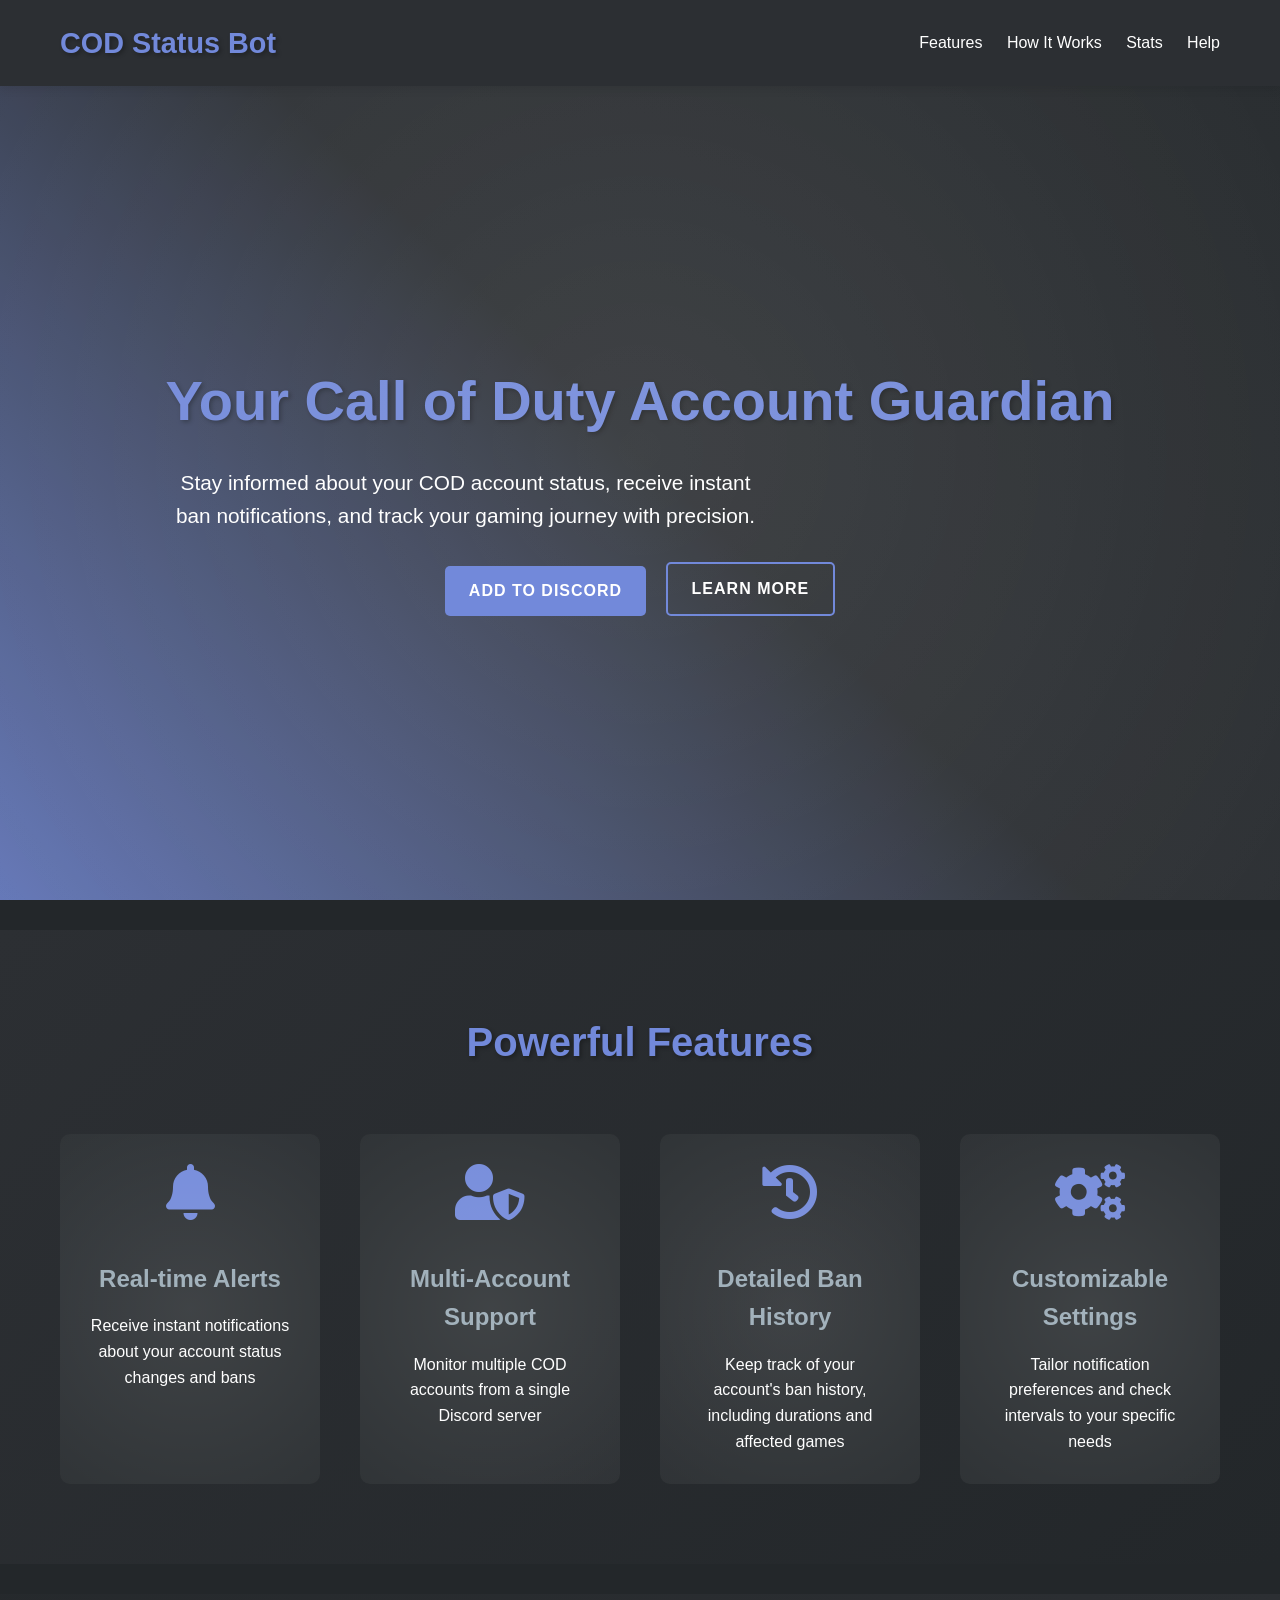
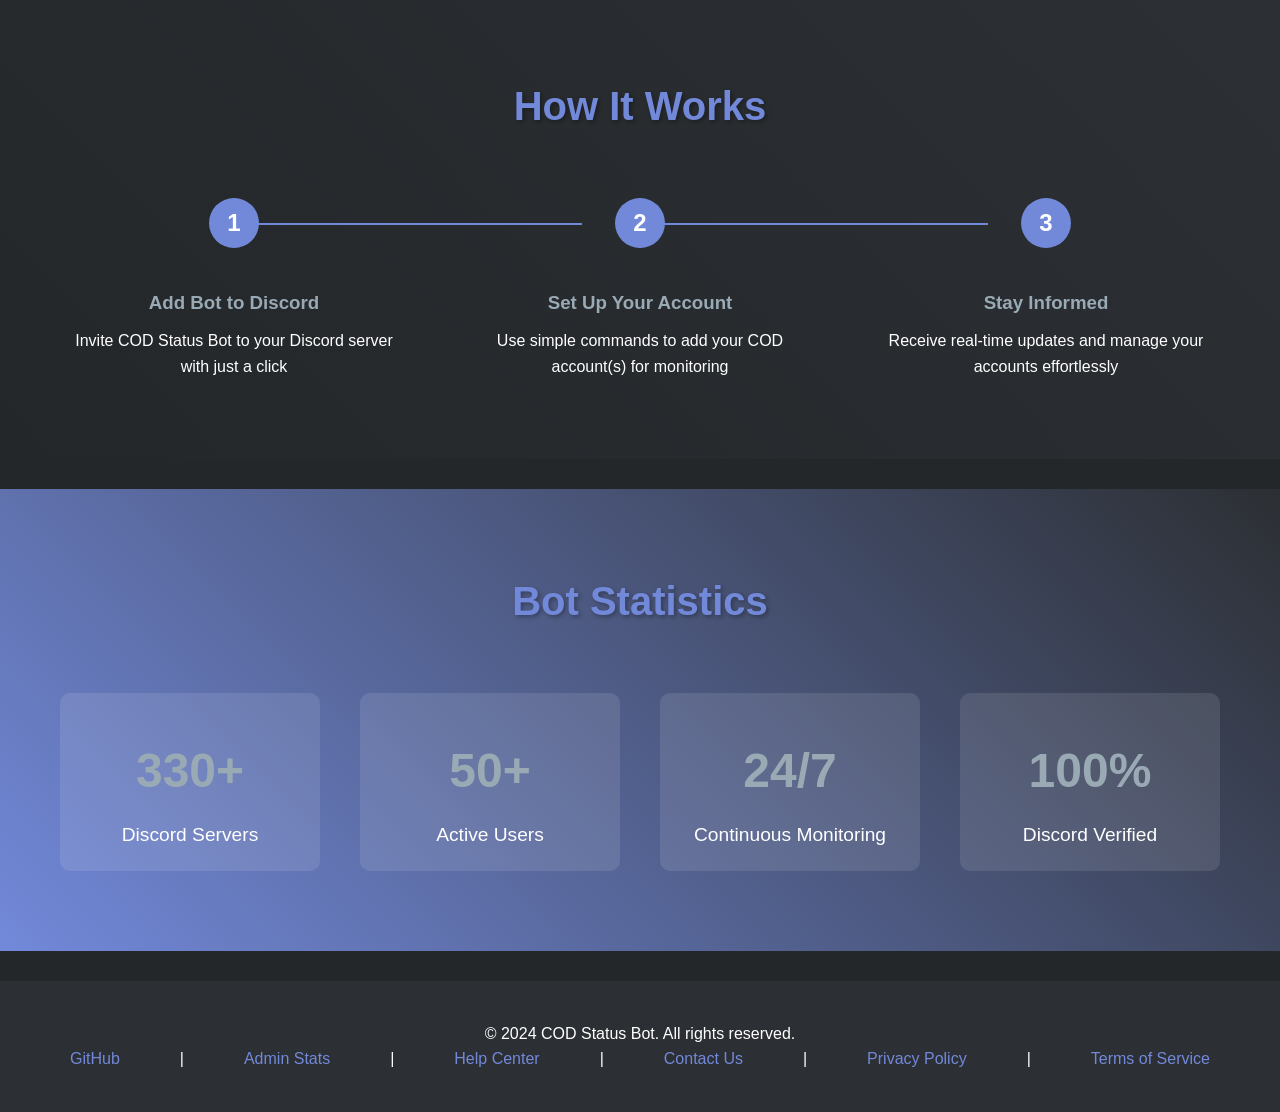
==== templates/index.html @ b1b330d8 "Merge af130b0cf6ca4d9c187fbbab3cbda701367b0ba2 into 40842d2087ac92fdb225a6d3c60bdda114a152a3" ====
<!DOCTYPE html>
<html lang="en">
<head>
    <meta charset="UTF-8">
    <meta name="viewport" content="width=device-width, initial-scale=1.0">
    <title>COD Status Bot - Your Call of Duty Account Guardian</title>
    <link rel="stylesheet" href="https://cdnjs.cloudflare.com/ajax/libs/font-awesome/5.15.3/css/all.min.css"
          integrity="sha512-iBBXm8fW90+nuLcSKlbmrPcLa0OT92xO1BIsZ+ywDWZCvqsWgccV3gFoRBv0z+8dLJgyAHIhR35VZc2oM/gI1w=="
          crossorigin="anonymous">
    <link rel="stylesheet" href="style.css">
</head>
<body>
<header>
    <div class="container">
        <nav aria-label="Header Navigation">
            <div class="logo">COD Status Bot</div>
            <div class="nav-links">
                <a href="#features">Features</a>
                <a href="#how-it-works">How It Works</a>
                <a href="#stats">Stats</a>
                <a href="/help">Help</a>
            </div>
        </nav>
    </div>
</header>
<section class="hero">
    <div class="container">
        <h1>Your Call of Duty Account Guardian</h1>
        <p>Stay informed about your COD account status, receive instant ban notifications, and track your gaming journey
            with precision.</p>
        <div>
            <a href="https://discord.com/application-directory/1211857854324015124" class="btn" rel="noopener">Add to
                Discord</a>
            <a href="/help" class="btn btn-secondary">Learn More</a>
        </div>
    </div>
</section>
<section id="features" class="features">
    <div class="container">
        <h2 class="section-title">Powerful Features</h2>
        <div class="feature-grid">
            <div class="feature">
                <i class="fas fa-bell"></i>
                <h3>Real-time Alerts</h3>
                <p>Receive instant notifications about your account status changes and bans</p>
            </div>
            <div class="feature">
                <i class="fas fa-user-shield"></i>
                <h3>Multi-Account Support</h3>
                <p>Monitor multiple COD accounts from a single Discord server</p>
            </div>
            <div class="feature">
                <i class="fas fa-history"></i>
                <h3>Detailed Ban History</h3>
                <p>Keep track of your account's ban history, including durations and affected games</p>
            </div>
            <div class="feature">
                <i class="fas fa-cogs"></i>
                <h3>Customizable Settings</h3>
                <p>Tailor notification preferences and check intervals to your specific needs</p>
            </div>
        </div>
    </div>
</section>
<section id="how-it-works" class="how-it-works">
    <div class="container">
        <h2 class="section-title">How It Works</h2>
        <div class="steps">
            <div class="step">
                <div class="step-number">1</div>
                <h3>Add Bot to Discord</h3>
                <p>Invite COD Status Bot to your Discord server with just a click</p>
            </div>
            <div class="step">
                <div class="step-number">2</div>
                <h3>Set Up Your Account</h3>
                <p>Use simple commands to add your COD account(s) for monitoring</p>
            </div>
            <div class="step">
                <div class="step-number">3</div>
                <h3>Stay Informed</h3>
                <p>Receive real-time updates and manage your accounts effortlessly</p>
            </div>
        </div>
    </div>
</section>
<section id="stats" class="stats">
    <div class="container">
        <h2 class="section-title">Bot Statistics</h2>
        <div class="stat-grid">
            <div class="stat">
                <h3>330+</h3>
                <p>Discord Servers</p>
            </div>
            <div class="stat">
                <h3>50+</h3>
                <p>Active Users</p>
            </div>
            <div class="stat">
                <h3>24/7</h3>
                <p>Continuous Monitoring</p>
            </div>
            <div class="stat">
                <h3>100%</h3>
                <p>Discord Verified</p>
            </div>
        </div>
    </div>
</section>
<footer>
    <div class="container">
        <p>&copy; 2024 COD Status Bot. All rights reserved.</p>
        <nav aria-label="Footer Navigation">
            <a href="https://GitHub.com/bradselph/codstatusbot" target="_blank" rel="noopener">GitHub</a> |
            <a href="/admin/stats">Admin Stats</a> |
            <a href="/help">Help Center</a> |
            <a href="/contact">Contact Us</a> |
            <a href="/policy">Privacy Policy</a> |
            <a href="/terms">Terms of Service</a>
        </nav>
    </div>
</footer>
</body>
</html>
---- templates/style.css ----
:root {
    --primary-color: #7289DA;
    --secondary-color: #2C2F33;
    --accent-color: #99AAB5;
    --text-color: #FFFFFF;
    --background-color: #23272A;
    --header-height: 80px;
}

* {
    margin: 0;
    padding: 0;
    box-sizing: border-box;
}

body {
    font-family: 'Helvetica Neue', Arial, sans-serif;
    line-height: 1.6;
    color: var(--text-color);
    background-color: var(--background-color);
    overflow-x: hidden;
}

.policy-content, .terms-content {
    padding-top: 80px;
}

.container {
    max-width: 1200px;
    margin: 0 auto;
    padding: 0 20px;
}

header {
    background-color: var(--secondary-color);
    padding: 20px 0;
    position: fixed;
    width: 100%;
    top: 0;
    z-index: 1000;
    box-shadow: 0 2px 10px rgba(0, 0, 0, 0.1);
}

nav {
    display: flex;
    justify-content: space-between;
    align-items: center;
}

.logo {
    font-size: 1.8rem;
    font-weight: bold;
    color: var(--primary-color);
    text-decoration: none;
}

.nav-links a {
    color: var(--text-color);
    text-decoration: none;
    margin-left: 20px;
    transition: color 0.3s ease;
}

.nav-links a:hover {
    color: var(--primary-color);
}

.help-content {
    padding: 60px 0;
}

.help-section {
    background-color: var(--secondary-color);
    border-radius: 10px;
    padding: 30px;
    margin-bottom: 40px;
    box-shadow: 0 4px 6px rgba(0, 0, 0, 0.1);
    transition: transform 0.3s ease;
}

.help-section:hover {
    transform: translateY(-5px);
}

.content-wrapper {
    padding-top: var(--header-height);
}

.policy-content, .terms-content {
    padding: 40px 0;
}

h1, h2 {
    color: var(--primary-color);
    margin-bottom: 20px;
}

h3 {
    margin-top: 20px;
    margin-bottom: 10px;
    color: var(--accent-color);
}

ul, ol {
    margin-left: 20px;
    margin-bottom: 20px;
}

code {
    background-color: rgba(255, 255, 255, 0.1);
    color: var(--accent-color);
    padding: 2px 5px;
    border-radius: 3px;
    font-family: 'Courier New', Courier, monospace;
}

section {
    margin-bottom: 30px;
}

footer {
    background-color: var(--secondary-color);
    padding: 20px 0;
    text-align: center;
}

footer a {
    color: var(--primary-color);
    text-decoration: none;
    margin: 0 10px;
    transition: color 0.3s ease;
}

footer a:hover {
    color: var(--accent-color);
}

.collapsible {
    background-color: var(--secondary-color);
    color: var(--text-color);
    cursor: pointer;
    padding: 18px;
    width: 100%;
    border: none;
    text-align: left;
    outline: none;
    font-size: 15px;
    transition: 0.4s;
    border-radius: 5px;
}

.active, .collapsible:hover {
    background-color: var(--primary-color);
}

.collapsible:after {
    content: '\002B';
    color: var(--text-color);
    font-weight: bold;
    float: right;
    margin-left: 5px;
}

.active:after {
    content: "\2212";
}

.content {
    padding: 0 18px;
    max-height: 0;
    overflow: hidden;
    transition: max-height 0.2s ease-out;
    background-color: var(--background-color);
}

:root {
    --primary-color: #7289DA;
    --secondary-color: #2C2F33;
    --accent-color: #99AAB5;
    --text-color: #FFFFFF;
    --background-color: #23272A;
}

* {
    margin: 0;
    padding: 0;
    box-sizing: border-box;
}

body {
    font-family: 'Helvetica Neue', Arial, sans-serif;
    line-height: 1.6;
    color: var(--text-color);
    background-color: var(--background-color);
    overflow-x: hidden;
}

.container {
    max-width: 1200px;
    margin: 0 auto;
    padding: 0 20px;
}

header {
    background-color: var(--secondary-color);
    padding: 20px 0;
    position: fixed;
    width: 100%;
    top: 0;
    z-index: 1000;
    box-shadow: 0 2px 10px rgba(0, 0, 0, 0.1);
}

nav {
    display: flex;
    justify-content: space-between;
    align-items: center;
}

.logo {
    font-size: 1.8rem;
    font-weight: bold;
    color: var(--primary-color);
    text-shadow: 2px 2px 4px rgba(0, 0, 0, 0.3);
}

.nav-links a {
    color: var(--text-color);
    text-decoration: none;
    margin-left: 20px;
    transition: all 0.3s ease;
    position: relative;
}

.nav-links a::after {
    content: '';
    position: absolute;
    width: 0;
    height: 2px;
    bottom: -5px;
    left: 0;
    background-color: var(--primary-color);
    transition: width 0.3s ease;
}

.nav-links a:hover::after {
    width: 100%;
}

.hero {
    min-height: 100vh;
    display: flex;
    flex-direction: column;
    justify-content: center;
    align-items: center;
    text-align: center;
    padding-top: 80px;
    position: relative;
    overflow: hidden;
}

.hero::before {
    content: '';
    position: absolute;
    top: 0;
    left: 0;
    right: 0;
    bottom: 0;
    background: linear-gradient(45deg, #7289DA, #2C2F33, #23272A);
    opacity: 0.8;
    z-index: -1;
}

.hero::after {
    content: '';
    position: absolute;
    top: 50%;
    left: 50%;
    width: 200%;
    height: 200%;
    background: radial-gradient(circle, rgba(255, 255, 255, 0.1) 0%, rgba(255, 255, 255, 0) 70%);
    transform: translate(-50%, -50%);
    animation: pulse 15s infinite;
}

@keyframes pulse {
    0% {
        transform: translate(-50%, -50%) scale(1);
    }
    50% {
        transform: translate(-50%, -50%) scale(1.5);
    }
    100% {
        transform: translate(-50%, -50%) scale(1);
    }
}

.hero h1 {
    font-size: 3.5rem;
    margin-bottom: 20px;
    animation: fadeInUp 1s ease-out;
    text-shadow: 2px 2px 4px rgba(0, 0, 0, 0.3);
}

.hero p {
    font-size: 1.3rem;
    margin-bottom: 30px;
    max-width: 600px;
    animation: fadeInUp 1s ease-out 0.5s;
    animation-fill-mode: both;
}

.btn {
    display: inline-block;
    padding: 12px 24px;
    background-color: var(--primary-color);
    color: var(--text-color);
    text-decoration: none;
    border-radius: 5px;
    transition: all 0.3s ease;
    font-weight: bold;
    text-transform: uppercase;
    letter-spacing: 1px;
    position: relative;
    overflow: hidden;
    z-index: 2;
}

.btn::before {
    content: '';
    position: absolute;
    top: 0;
    left: -100%;
    width: 100%;
    height: 100%;
    background: linear-gradient(
            120deg,
            transparent,
            rgba(255, 255, 255, 0.3),
            transparent
    );
    transition: all 0.6s;
}

.btn:hover::before {
    left: 100%;
}

.btn:hover {
    transform: translateY(-3px);
    box-shadow: 0 6px 12px rgba(0, 0, 0, 0.2);
}

.btn-secondary {
    background-color: transparent;
    border: 2px solid var(--primary-color);
    margin-left: 15px;
}

.features {
    padding: 80px 0;
    background: linear-gradient(135deg, #2C2F33, #23272A);
}

.section-title {
    text-align: center;
    margin-bottom: 60px;
    font-size: 2.5rem;
    color: var(--primary-color);
    text-shadow: 2px 2px 4px rgba(0, 0, 0, 0.3);
}

.feature-grid {
    display: grid;
    grid-template-columns: repeat(auto-fit, minmax(250px, 1fr));
    gap: 40px;
}

.feature {
    background-color: rgba(44, 47, 51, 0.7);
    padding: 30px;
    border-radius: 10px;
    text-align: center;
    transition: all 0.3s ease;
    position: relative;
    overflow: hidden;
}

.feature::before {
    content: '';
    position: absolute;
    top: -50%;
    left: -50%;
    width: 200%;
    height: 200%;
    background: radial-gradient(circle, rgba(255, 255, 255, 0.1) 0%, rgba(255, 255, 255, 0) 70%);
    transform: rotate(45deg);
    transition: all 0.3s ease;
}

.feature:hover::before {
    top: -75%;
    left: -75%;
}

.feature:hover {
    transform: translateY(-10px);
    box-shadow: 0 10px 20px rgba(0, 0, 0, 0.2);
}

.feature i {
    font-size: 3.5rem;
    color: var(--primary-color);
    margin-bottom: 20px;
}

.feature h3 {
    font-size: 1.5rem;
    margin-bottom: 15px;
}

.how-it-works {
    background: linear-gradient(225deg, #2C2F33, #23272A);
    padding: 80px 0;
}

.steps {
    display: flex;
    justify-content: space-between;
    margin-top: 40px;
}

.step {
    flex-basis: 30%;
    text-align: center;
    position: relative;
}

.step-number {
    display: inline-block;
    width: 50px;
    height: 50px;
    background-color: var(--primary-color);
    border-radius: 50%;
    line-height: 50px;
    font-size: 1.5rem;
    font-weight: bold;
    margin-bottom: 20px;
    position: relative;
    z-index: 1;
}

.step::after {
    content: '';
    position: absolute;
    top: 25px;
    right: -50%;
    width: 100%;
    height: 2px;
    background-color: var(--primary-color);
    z-index: 0;
}

.step:last-child::after {
    display: none;
}

.stats {
    background: linear-gradient(45deg, #7289DA, #2C2F33);
    padding: 80px 0;
    text-align: center;
}

.stat-grid {
    display: grid;
    grid-template-columns: repeat(auto-fit, minmax(200px, 1fr));
    gap: 40px;
}

.stat {
    background-color: rgba(255, 255, 255, 0.1);
    padding: 20px;
    border-radius: 10px;
    transition: all 0.3s ease;
}

.stat:hover {
    transform: translateY(-5px);
    box-shadow: 0 5px 15px rgba(0, 0, 0, 0.2);
}

.stat h3 {
    font-size: 3rem;
    margin-bottom: 10px;
    color: var(--accent-color);
}

.stat p {
    font-size: 1.2rem;
    color: var(--text-color);
}

footer {
    background-color: var(--secondary-color);
    padding: 40px 0;
    text-align: center;
}

footer a {
    color: var(--primary-color);
    text-decoration: none;
    margin: 0 10px;
    transition: color 0.3s ease;
}

footer a:hover {
    color: var(--accent-color);
}

@keyframes fadeInUp {
    from {
        opacity: 0;
        transform: translateY(20px);
    }
    to {
        opacity: 1;
        transform: translateY(0);
    }
}

@media (max-width: 768px) {
    .nav-links {
        display: none;

    .hero h1 {
        font-size: 2.5rem;
    }

    .hero p {
        font-size: 1.1rem;
    }

    .steps {
        flex-direction: column;
    }

    .step {
        margin-bottom: 30px;
    }

    .step::after {
        display: none;
    }
}
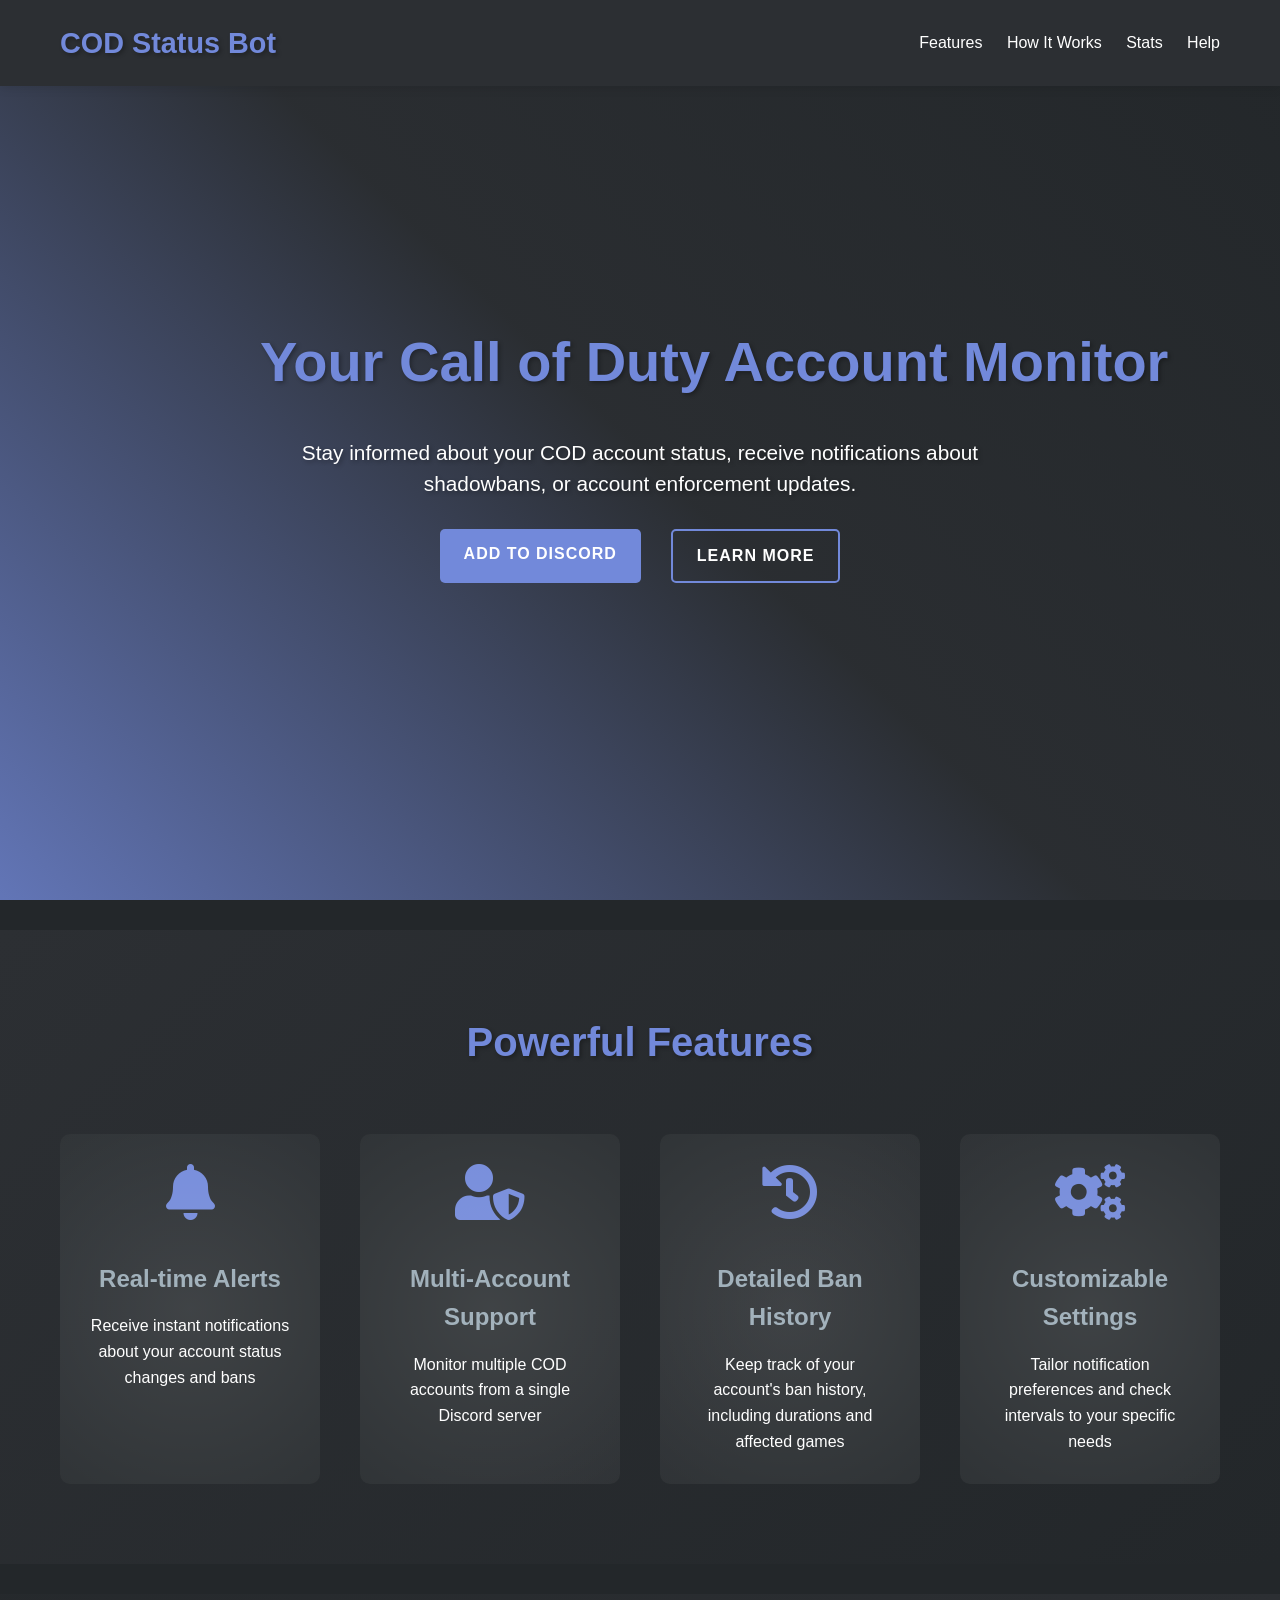
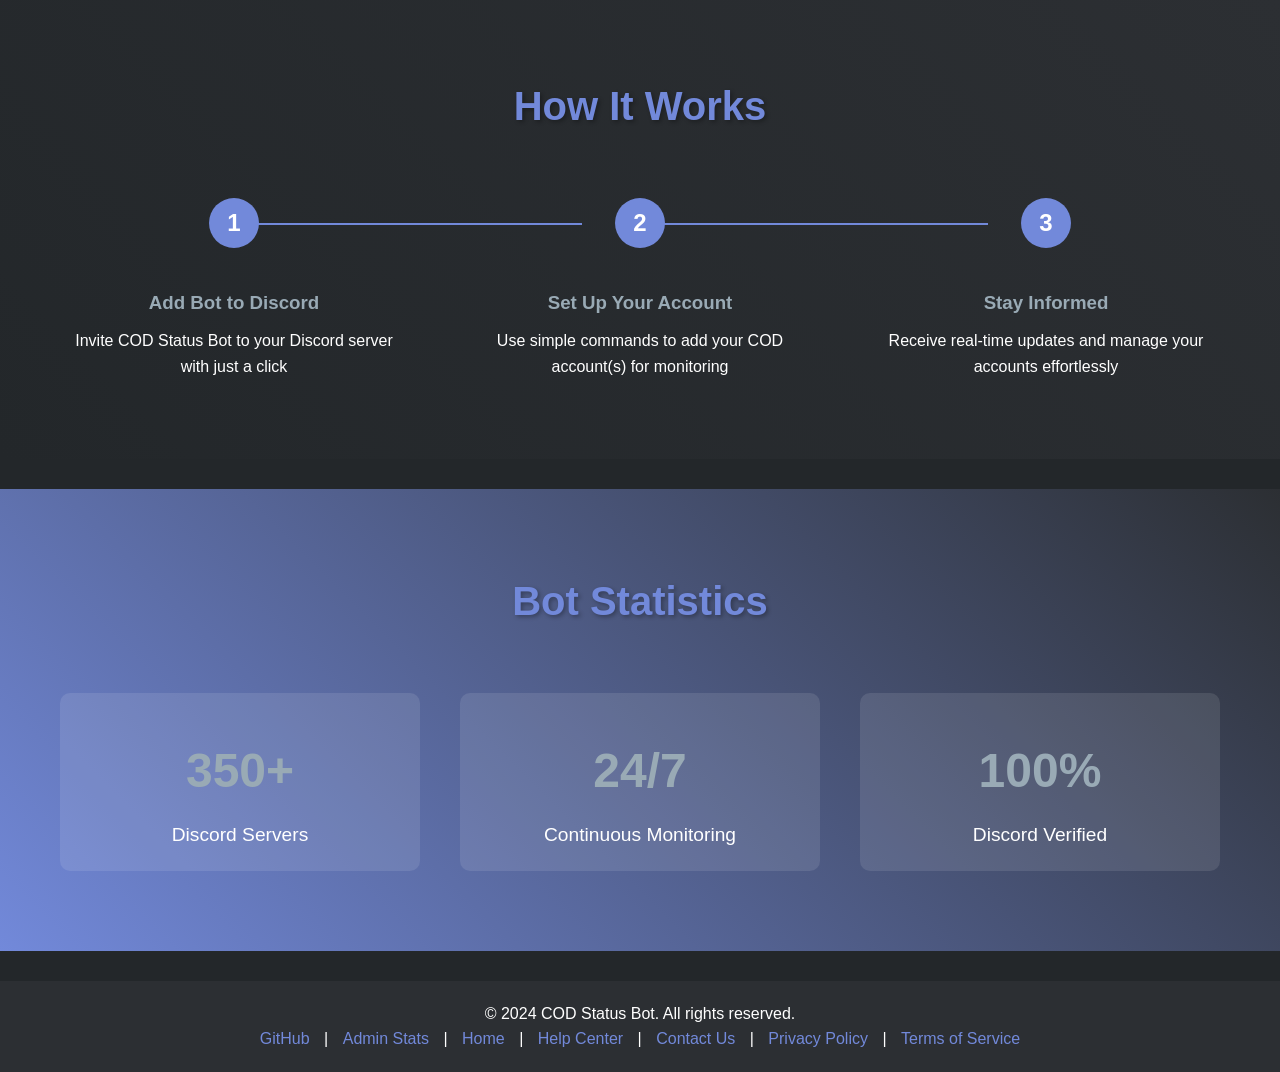
==== commit ea0b8572: "Merge c2ee605f3c110ef4f6e9f4018594e9dc1459fe90 into 40842d2087ac92fdb225a6d3c60bdda114a152a3" ====
--- a/templates/index.html
+++ b/templates/index.html
@@ -3,11 +3,11 @@
 <head>
     <meta charset="UTF-8">
     <meta name="viewport" content="width=device-width, initial-scale=1.0">
-    <title>COD Status Bot - Your Call of Duty Account Guardian</title>
+    <title>COD Status Bot - Monitor Your Call of Duty Account</title>
+    <link rel="stylesheet" href="/static/style.css">
     <link rel="stylesheet" href="https://cdnjs.cloudflare.com/ajax/libs/font-awesome/5.15.3/css/all.min.css"
           integrity="sha512-iBBXm8fW90+nuLcSKlbmrPcLa0OT92xO1BIsZ+ywDWZCvqsWgccV3gFoRBv0z+8dLJgyAHIhR35VZc2oM/gI1w=="
           crossorigin="anonymous">
-    <link rel="stylesheet" href="style.css">
 </head>
 <body>
 <header>
@@ -23,102 +23,109 @@
         </nav>
     </div>
 </header>
-<section class="hero">
-    <div class="container">
-        <h1>Your Call of Duty Account Guardian</h1>
-        <p>Stay informed about your COD account status, receive instant ban notifications, and track your gaming journey
-            with precision.</p>
-        <div>
-            <a href="https://discord.com/application-directory/1211857854324015124" class="btn" rel="noopener">Add to
-                Discord</a>
-            <a href="/help" class="btn btn-secondary">Learn More</a>
-        </div>
-    </div>
-</section>
-<section id="features" class="features">
-    <div class="container">
-        <h2 class="section-title">Powerful Features</h2>
-        <div class="feature-grid">
-            <div class="feature">
-                <i class="fas fa-bell"></i>
-                <h3>Real-time Alerts</h3>
-                <p>Receive instant notifications about your account status changes and bans</p>
-            </div>
-            <div class="feature">
-                <i class="fas fa-user-shield"></i>
-                <h3>Multi-Account Support</h3>
-                <p>Monitor multiple COD accounts from a single Discord server</p>
-            </div>
-            <div class="feature">
-                <i class="fas fa-history"></i>
-                <h3>Detailed Ban History</h3>
-                <p>Keep track of your account's ban history, including durations and affected games</p>
-            </div>
-            <div class="feature">
-                <i class="fas fa-cogs"></i>
-                <h3>Customizable Settings</h3>
-                <p>Tailor notification preferences and check intervals to your specific needs</p>
+<main role="main">
+    <section class="hero">
+        <div class="container">
+            <h1>Your Call of Duty Account Monitor</h1>
+            <p>Stay informed about your COD account status, receive notifications about shadowbans, or account
+                enforcement updates.</p>
+            <div class="btn-container">
+                <a href="https://discord.com/application-directory/1211857854324015124"
+                   class="btn"
+                   rel="noopener">Add to Discord</a>
+                <a href="/help" class="btn btn-secondary">Learn More</a>
             </div>
         </div>
-    </div>
-</section>
-<section id="how-it-works" class="how-it-works">
-    <div class="container">
-        <h2 class="section-title">How It Works</h2>
-        <div class="steps">
-            <div class="step">
-                <div class="step-number">1</div>
-                <h3>Add Bot to Discord</h3>
-                <p>Invite COD Status Bot to your Discord server with just a click</p>
-            </div>
-            <div class="step">
-                <div class="step-number">2</div>
-                <h3>Set Up Your Account</h3>
-                <p>Use simple commands to add your COD account(s) for monitoring</p>
-            </div>
-            <div class="step">
-                <div class="step-number">3</div>
-                <h3>Stay Informed</h3>
-                <p>Receive real-time updates and manage your accounts effortlessly</p>
+    </section>
+    <section id="features" class="features">
+        <div class="container">
+            <h2 class="section-title">Powerful Features</h2>
+            <div class="feature-grid">
+                <div class="feature">
+                    <i class="fas fa-bell"></i>
+                    <h3>Real-time Alerts</h3>
+                    <p>Receive instant notifications about your account status changes and bans</p>
+                </div>
+                <div class="feature">
+                    <i class="fas fa-user-shield"></i>
+                    <h3>Multi-Account Support</h3>
+                    <p>Monitor multiple COD accounts from a single Discord server</p>
+                </div>
+                <div class="feature">
+                    <i class="fas fa-history"></i>
+                    <h3>Detailed Ban History</h3>
+                    <p>Keep track of your account's ban history, including durations and affected games</p>
+                </div>
+                <div class="feature">
+                    <i class="fas fa-cogs"></i>
+                    <h3>Customizable Settings</h3>
+                    <p>Tailor notification preferences and check intervals to your specific needs</p>
+                </div>
             </div>
         </div>
-    </div>
-</section>
-<section id="stats" class="stats">
-    <div class="container">
-        <h2 class="section-title">Bot Statistics</h2>
-        <div class="stat-grid">
-            <div class="stat">
-                <h3>330+</h3>
-                <p>Discord Servers</p>
-            </div>
-            <div class="stat">
-                <h3>50+</h3>
-                <p>Active Users</p>
-            </div>
-            <div class="stat">
-                <h3>24/7</h3>
-                <p>Continuous Monitoring</p>
-            </div>
-            <div class="stat">
-                <h3>100%</h3>
-                <p>Discord Verified</p>
+    </section>
+    <section id="how-it-works" class="how-it-works">
+        <div class="container">
+            <h2 class="section-title">How It Works</h2>
+            <div class="steps">
+                <div class="step">
+                    <div class="step-number">1</div>
+                    <h3>Add Bot to Discord</h3>
+                    <p>Invite COD Status Bot to your Discord server with just a click</p>
+                </div>
+                <div class="step">
+                    <div class="step-number">2</div>
+                    <h3>Set Up Your Account</h3>
+                    <p>Use simple commands to add your COD account(s) for monitoring</p>
+                </div>
+                <div class="step">
+                    <div class="step-number">3</div>
+                    <h3>Stay Informed</h3>
+                    <p>Receive real-time updates and manage your accounts effortlessly</p>
+                </div>
             </div>
         </div>
-    </div>
-</section>
+    </section>
+    <section id="stats" class="stats">
+        <div class="container">
+            <h2 class="section-title">Bot Statistics</h2>
+            <div class="stat-grid">
+                <div class="stat">
+                    <h3 id="serverCount">Loading...</h3>
+                    <p>Discord Servers</p>
+                </div>
+                <div class="stat">
+                    <h3>24/7</h3>
+                    <p>Continuous Monitoring</p>
+                </div>
+                <div class="stat">
+                    <h3>100%</h3>
+                    <p>Discord Verified</p>
+                </div>
+            </div>
+        </div>
+    </section>
+</main>
 <footer>
     <div class="container">
         <p>&copy; 2024 COD Status Bot. All rights reserved.</p>
-        <nav aria-label="Footer Navigation">
-            <a href="https://GitHub.com/bradselph/codstatusbot" target="_blank" rel="noopener">GitHub</a> |
+        <div class="footer-links">
+            <a href="https://github.com/bradselph/codstatusbot" target="_blank" rel="noopener">GitHub</a> |
             <a href="/admin/stats">Admin Stats</a> |
+            <a href="/">Home</a> |
             <a href="/help">Help Center</a> |
-            <a href="/contact">Contact Us</a> |
+            <a href="mailto:dev@codstatusbot.us">Contact Us</a> |
             <a href="/policy">Privacy Policy</a> |
             <a href="/terms">Terms of Service</a>
-        </nav>
+        </div>
     </div>
+    <script>
+        function updateServerCount() {
+            document.getElementById('serverCount').textContent = '350+';
+        }
+
+        window.onload = updateServerCount;
+    </script>
 </footer>
 </body>
 </html>
--- a/static/style.css
+++ b/static/style.css
@@ -0,0 +1,505 @@
+:root {
+    --primary-color: #7289DA;
+    --secondary-color: #2C2F33;
+    --accent-color: #99AAB5;
+    --text-color: #FFFFFF;
+    --background-color: #23272A;
+    --header-height: 80px;
+}
+
+* {
+    margin: 0;
+    padding: 0;
+    box-sizing: border-box;
+}
+
+body {
+    font-family: 'Helvetica Neue', Arial, sans-serif;
+    line-height: 1.6;
+    color: var(--text-color);
+    background-color: var(--background-color);
+    overflow-x: hidden;
+}
+
+.policy-content, .terms-content {
+    padding-top: 80px;
+}
+
+.container {
+    max-width: 1200px;
+    margin: 0 auto;
+    padding: 0 20px;
+}
+
+header {
+    background-color: var(--secondary-color);
+    padding: 20px 0;
+    position: fixed;
+    width: 100%;
+    top: 0;
+    z-index: 1000;
+    box-shadow: 0 2px 10px rgba(0, 0, 0, 0.1);
+}
+
+nav {
+    display: flex;
+    justify-content: space-between;
+    align-items: center;
+}
+
+.logo {
+    font-size: 1.8rem;
+    font-weight: bold;
+    color: var(--primary-color);
+    text-decoration: none;
+}
+
+.nav-links a {
+    color: var(--text-color);
+    text-decoration: none;
+    margin-left: 20px;
+    transition: color 0.3s ease;
+}
+
+.nav-links a:hover {
+    color: var(--primary-color);
+}
+
+.help-content {
+    padding: 60px 0;
+}
+
+.help-section {
+    background-color: var(--secondary-color);
+    border-radius: 10px;
+    padding: 30px;
+    margin-bottom: 40px;
+    box-shadow: 0 4px 6px rgba(0, 0, 0, 0.1);
+    transition: transform 0.3s ease;
+}
+
+.help-section:hover {
+    transform: translateY(-5px);
+}
+
+.content-wrapper {
+    padding-top: var(--header-height);
+}
+
+.policy-content, .terms-content {
+    padding: 40px 0;
+}
+
+h1, h2 {
+    color: var(--primary-color);
+    margin-bottom: 20px;
+}
+
+h3 {
+    margin-top: 20px;
+    margin-bottom: 10px;
+    color: var(--accent-color);
+}
+
+ul, ol {
+    margin-left: 20px;
+    margin-bottom: 20px;
+}
+
+code {
+    background-color: rgba(255, 255, 255, 0.1);
+    color: var(--accent-color);
+    padding: 2px 5px;
+    border-radius: 3px;
+    font-family: 'Courier New', Courier, monospace;
+}
+
+section {
+    margin-bottom: 30px;
+}
+
+footer {
+    background-color: var(--secondary-color);
+    padding: 20px 0;
+    text-align: center;
+}
+
+footer a {
+    color: var(--primary-color);
+    text-decoration: none;
+    margin: 0 10px;
+    transition: color 0.3s ease;
+}
+
+footer a:hover {
+    color: var(--accent-color);
+}
+
+.collapsible {
+    background-color: var(--secondary-color);
+    color: var(--text-color);
+    cursor: pointer;
+    padding: 18px;
+    width: 100%;
+    border: none;
+    text-align: left;
+    outline: none;
+    font-size: 15px;
+    transition: 0.4s;
+    border-radius: 5px;
+}
+
+.active, .collapsible:hover {
+    background-color: var(--primary-color);
+}
+
+.collapsible:after {
+    content: '\002B';
+    color: var(--text-color);
+    font-weight: bold;
+    float: right;
+    margin-left: 5px;
+}
+
+.active:after {
+    content: "\2212";
+}
+
+.content {
+    padding: 0 18px;
+    max-height: 0;
+    overflow: hidden;
+    transition: max-height 0.2s ease-out;
+    background-color: var(--background-color);
+}
+
+.logo {
+    text-shadow: 2px 2px 4px rgba(0, 0, 0, 0.3);
+}
+
+.nav-links a::after {
+    content: '';
+    position: absolute;
+    width: 0;
+    height: 2px;
+    bottom: -5px;
+    left: 0;
+    background-color: var(--primary-color);
+    transition: width 0.3s ease;
+}
+
+.nav-links a:hover::after {
+    width: 100%;
+}
+
+.hero {
+    min-height: 100vh;
+    display: flex;
+    flex-direction: column;
+    justify-content: center;
+    align-items: center;
+    text-align: center;
+    padding: 0 20px;
+    position: relative;
+    overflow: hidden;
+}
+
+.hero .container {
+    max-width: 800px;
+    text-align: center;
+    margin: 0 auto;
+}
+
+.hero h1 {
+    font-size: 3.5rem;
+    white-space: nowrap;
+    margin: 0 auto 20px;
+    animation: fadeInUp 1s ease-out;
+    text-shadow: 2px 2px 4px rgba(0, 0, 0, 0.3);
+}
+
+.hero p {
+    font-size: 1.3rem;
+    max-width: 700px;
+    margin: 30px auto 30px;
+    text-align: center;
+    line-height: 1.5;
+    animation: fadeInUp 1s ease-out 0.5s;
+    text-shadow: 2px 2px 4px rgba(0, 0, 0, 0.3);
+}
+
+.hero::before {
+    content: '';
+    position: absolute;
+    top: 0;
+    left: 0;
+    right: 0;
+    bottom: 0;
+    background: linear-gradient(45deg, #7289DA, #2C2F33, #23272A);
+    opacity: 0.8;
+    z-index: -1;
+}
+/*
+.hero::after {
+    content: '';
+    position: absolute;
+    top: 50%;
+    left: 50%;
+    width: 200%;
+    height: 200%;
+    background: radial-gradient(circle, rgba(255, 255, 255, 0.1) 0%, rgba(255, 255, 255, 0) 70%);
+    transform: translate(-50%, -50%);
+    animation: pulse 15s infinite;
+}
+*/
+@keyframes pulse {
+    0% {
+        transform: translate(-50%, -50%) scale(1);
+    }
+    50% {
+        transform: translate(-50%, -50%) scale(1.5);
+    }
+    100% {
+        transform: translate(-50%, -50%) scale(1);
+    }
+}
+
+.hero .btn-container {
+    display: flex;
+    justify-content: center;
+    gap: 15px;
+    flex-wrap: wrap;
+}
+
+.feature-grid {
+    display: grid;
+    grid-template-columns: repeat(auto-fit, minmax(250px, 1fr));
+    gap: 40px;
+    max-width: 1200px;
+}
+
+.btn {
+    display: inline-block;
+    padding: 12px 24px;
+    background-color: var(--primary-color);
+    color: var(--text-color);
+    text-decoration: none;
+    border-radius: 5px;
+    transition: all 0.3s ease;
+    font-weight: bold;
+    text-transform: uppercase;
+    letter-spacing: 1px;
+    position: relative;
+    overflow: hidden;
+    z-index: 2;
+}
+
+.btn::before {
+    content: '';
+    position: absolute;
+    top: 0;
+    left: -100%;
+    width: 100%;
+    height: 100%;
+    background: linear-gradient(
+        120deg,
+        transparent,
+        rgba(255, 255, 255, 0.3),
+        transparent
+    );
+    transition: all 0.6s;
+}
+
+.btn:hover::before {
+    left: 100%;
+}
+
+.btn:hover {
+    transform: translateY(-3px);
+    box-shadow: 0 6px 12px rgba(0, 0, 0, 0.2);
+}
+
+.btn-secondary {
+    background-color: transparent;
+    border: 2px solid var(--primary-color);
+    margin-left: 15px;
+}
+
+.features {
+    padding: 80px 0;
+    background: linear-gradient(135deg, #2C2F33, #23272A);
+}
+
+.section-title {
+    text-align: center;
+    margin-bottom: 60px;
+    font-size: 2.5rem;
+    color: var(--primary-color);
+    text-shadow: 2px 2px 4px rgba(0, 0, 0, 0.3);
+}
+
+.feature {
+    background-color: rgba(44, 47, 51, 0.7);
+    padding: 30px;
+    border-radius: 10px;
+    text-align: center;
+    transition: all 0.3s ease;
+    position: relative;
+    overflow: hidden;
+}
+
+.feature::before {
+    content: '';
+    position: absolute;
+    top: -50%;
+    left: -50%;
+    width: 200%;
+    height: 200%;
+    background: radial-gradient(circle, rgba(255, 255, 255, 0.1) 0%, rgba(255, 255, 255, 0) 70%);
+    transform: rotate(45deg);
+    transition: all 0.3s ease;
+}
+
+.feature:hover::before {
+    top: -75%;
+    left: -75%;
+}
+
+.feature:hover {
+    transform: translateY(-10px);
+    box-shadow: 0 10px 20px rgba(0, 0, 0, 0.2);
+}
+
+.feature i {
+    font-size: 3.5rem;
+    color: var(--primary-color);
+    margin-bottom: 20px;
+}
+
+.feature h3 {
+    font-size: 1.5rem;
+    margin-bottom: 15px;
+}
+
+.how-it-works {
+    background: linear-gradient(225deg, #2C2F33, #23272A);
+    padding: 80px 0;
+}
+
+.steps {
+    display: flex;
+    justify-content: space-between;
+    margin-top: 40px;
+}
+
+.step {
+    flex-basis: 30%;
+    text-align: center;
+    position: relative;
+}
+
+.step-number {
+    display: inline-block;
+    width: 50px;
+    height: 50px;
+    background-color: var(--primary-color);
+    border-radius: 50%;
+    line-height: 50px;
+    font-size: 1.5rem;
+    font-weight: bold;
+    margin-bottom: 20px;
+    position: relative;
+    z-index: 1;
+}
+
+.step::after {
+    content: '';
+    position: absolute;
+    top: 25px;
+    right: -50%;
+    width: 100%;
+    height: 2px;
+    background-color: var(--primary-color);
+    z-index: 0;
+}
+
+.step:last-child::after {
+    display: none;
+}
+
+.stats {
+    background: linear-gradient(45deg, #7289DA, #2C2F33);
+    padding: 80px 0;
+    text-align: center;
+}
+
+.stat-grid {
+    display: grid;
+    grid-template-columns: repeat(auto-fit, minmax(200px, 1fr));
+    gap: 40px;
+}
+
+.stat {
+    background-color: rgba(255, 255, 255, 0.1);
+    padding: 20px;
+    border-radius: 10px;
+    transition: all 0.3s ease;
+}
+
+.stat:hover {
+    transform: translateY(-5px);
+    box-shadow: 0 5px 15px rgba(0, 0, 0, 0.2);
+}
+
+.stat h3 {
+    font-size: 3rem;
+    margin-bottom: 10px;
+    color: var(--accent-color);
+}
+
+.stat p {
+    font-size: 1.2rem;
+    color: var(--text-color);
+}
+
+@keyframes fadeInUp {
+    from {
+        opacity: 0;
+        transform: translateY(20px);
+    }
+    to {
+        opacity: 1;
+        transform: translateY(0);
+    }
+}
+
+@media (max-width: 768px) {
+    .btn-container {
+        flex-direction: column;
+        align-items: center;
+    }
+
+    .nav-links {
+        display: none;
+    }
+
+    .hero h1 {
+        font-size: 2.5rem;
+    }
+
+    .hero p {
+        font-size: 1.1rem;
+    }
+
+    .steps {
+        flex-direction: column;
+    }
+
+    .step {
+        margin-bottom: 30px;
+    }
+
+    .step::after {
+        display: none;
+    }
+}
